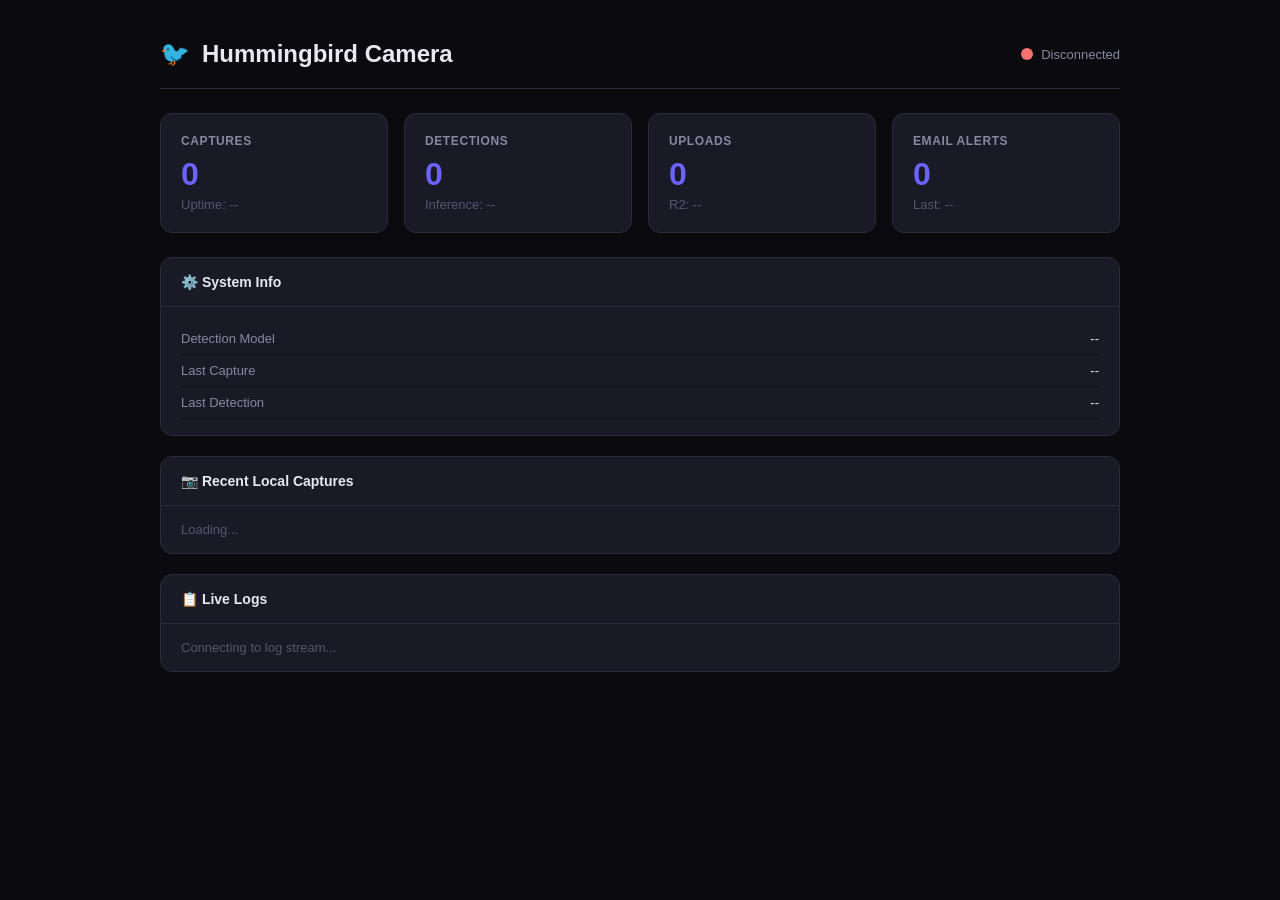
==== pi-local/web/templates/index.html @ 6d4c4190 "Initial commit: AI-powered hummingbird camera system - Pi-local: Raspberry Pi 3 camera + MobileNet-S" ====
<!DOCTYPE html>
<html lang="en">
<head>
    <meta charset="UTF-8">
    <meta name="viewport" content="width=device-width, initial-scale=1.0">
    <title>Hummingbird Camera - Local Dashboard</title>
    <style>
        * { margin: 0; padding: 0; box-sizing: border-box; }
        body {
            font-family: -apple-system, BlinkMacSystemFont, 'Segoe UI', sans-serif;
            background: #0a0a0f;
            color: #e8e8f0;
            min-height: 100vh;
        }
        .container { max-width: 1000px; margin: 0 auto; padding: 20px; }

        /* Header */
        .header {
            display: flex;
            align-items: center;
            justify-content: space-between;
            padding: 20px 0;
            border-bottom: 1px solid #2a2a3a;
            margin-bottom: 24px;
        }
        .header h1 { font-size: 24px; display: flex; align-items: center; gap: 12px; }
        .status-dot {
            width: 12px; height: 12px; border-radius: 50%;
            display: inline-block;
        }
        .status-dot.online { background: #4ade80; box-shadow: 0 0 8px rgba(74, 222, 128, 0.5); }
        .status-dot.offline { background: #f87171; }

        /* Stats Grid */
        .stats-grid {
            display: grid;
            grid-template-columns: repeat(auto-fit, minmax(200px, 1fr));
            gap: 16px;
            margin-bottom: 24px;
        }
        .stat-card {
            background: #1a1a26;
            border: 1px solid #2a2a3a;
            border-radius: 12px;
            padding: 20px;
        }
        .stat-card h3 {
            font-size: 12px;
            text-transform: uppercase;
            letter-spacing: 0.05em;
            color: #8888a0;
            margin-bottom: 8px;
        }
        .stat-value {
            font-size: 32px;
            font-weight: 700;
            color: #6c63ff;
        }
        .stat-sub {
            font-size: 13px;
            color: #555570;
            margin-top: 4px;
        }

        /* Sections */
        .section {
            background: #1a1a26;
            border: 1px solid #2a2a3a;
            border-radius: 12px;
            margin-bottom: 20px;
            overflow: hidden;
        }
        .section-header {
            padding: 16px 20px;
            border-bottom: 1px solid #2a2a3a;
            font-size: 14px;
            font-weight: 600;
            display: flex;
            align-items: center;
            gap: 8px;
        }
        .section-body { padding: 16px 20px; }

        /* Log entries */
        .log-entry {
            font-family: 'SF Mono', 'Fira Code', monospace;
            font-size: 12px;
            padding: 4px 0;
            border-bottom: 1px solid #12121a;
            display: flex;
            gap: 12px;
        }
        .log-time { color: #555570; white-space: nowrap; }
        .log-level { font-weight: 600; white-space: nowrap; min-width: 50px; }
        .log-level.INFO { color: #6c63ff; }
        .log-level.WARN { color: #fb923c; }
        .log-level.ERROR { color: #f87171; }
        .log-message { color: #8888a0; word-break: break-word; }

        /* Captures grid */
        .captures-grid {
            display: grid;
            grid-template-columns: repeat(auto-fill, minmax(150px, 1fr));
            gap: 12px;
        }
        .capture-thumb {
            aspect-ratio: 4/3;
            border-radius: 8px;
            overflow: hidden;
            cursor: pointer;
            border: 1px solid #2a2a3a;
            transition: border-color 0.2s;
        }
        .capture-thumb:hover { border-color: #6c63ff; }
        .capture-thumb img {
            width: 100%; height: 100%; object-fit: cover;
        }

        /* System info */
        .info-row {
            display: flex;
            justify-content: space-between;
            padding: 8px 0;
            border-bottom: 1px solid #12121a;
            font-size: 13px;
        }
        .info-label { color: #8888a0; }
        .info-value { color: #e8e8f0; font-weight: 500; }

        /* Capture button */
        .capture-btn {
            background: linear-gradient(135deg, #6c63ff 0%, #7f78ff 100%);
            border: none;
            color: white;
            padding: 16px 32px;
            font-size: 16px;
            font-weight: 600;
            border-radius: 12px;
            cursor: pointer;
            transition: all 0.3s;
            display: flex;
            align-items: center;
            gap: 12px;
            box-shadow: 0 4px 16px rgba(108, 99, 255, 0.3);
        }
        .capture-btn:hover {
            transform: translateY(-2px);
            box-shadow: 0 6px 20px rgba(108, 99, 255, 0.4);
        }
        .capture-btn:active {
            transform: translateY(0);
        }
        .capture-btn:disabled {
            opacity: 0.6;
            cursor: not-allowed;
            transform: none;
        }
        .capture-btn svg {
            width: 24px;
            height: 24px;
        }

        /* Capture result */
        .capture-result {
            margin-top: 20px;
            padding: 20px;
            background: #12121a;
            border-radius: 12px;
            border: 1px solid #2a2a3a;
        }
        .capture-result.hidden {
            display: none;
        }
        .result-image {
            width: 100%;
            max-width: 640px;
            border-radius: 8px;
            margin-bottom: 16px;
            border: 1px solid #2a2a3a;
        }
        .result-info {
            display: flex;
            flex-wrap: wrap;
            gap: 12px;
            margin-top: 12px;
        }
        .result-badge {
            padding: 6px 12px;
            border-radius: 16px;
            font-size: 13px;
            font-weight: 500;
        }
        .badge-bird { background: rgba(74, 222, 128, 0.2); color: #4ade80; }
        .badge-animal { background: rgba(251, 146, 60, 0.2); color: #fb923c; }
        .badge-human { background: rgba(248, 113, 113, 0.2); color: #f87171; }
        .result-timestamp {
            font-size: 13px;
            color: #8888a0;
            margin-top: 8px;
        }
        .result-detections {
            margin-top: 12px;
        }
        .detection-item {
            display: inline-block;
            padding: 6px 12px;
            background: #1a1a26;
            border: 1px solid #2a2a3a;
            border-radius: 8px;
            font-size: 13px;
            margin-right: 8px;
            margin-bottom: 8px;
        }

        @media (max-width: 640px) {
            .stats-grid { grid-template-columns: repeat(2, 1fr); }
            .stat-value { font-size: 24px; }
        }
    </style>
</head>
<body>
    <div class="container">
        <div class="header">
            <h1><span>🐦</span> Hummingbird Camera</h1>
            <div style="display: flex; align-items: center; gap: 8px;">
                <span class="status-dot" id="statusDot"></span>
                <span id="statusText" style="font-size: 13px; color: #8888a0;">Connecting...</span>
            </div>
        </div>

        <!-- Stats -->
        <div class="stats-grid">
            <div class="stat-card">
                <h3>Captures</h3>
                <div class="stat-value" id="statCaptures">0</div>
                <div class="stat-sub" id="statUptime">Uptime: --</div>
            </div>
            <div class="stat-card">
                <h3>Detections</h3>
                <div class="stat-value" id="statDetections">0</div>
                <div class="stat-sub" id="statInference">Inference: --</div>
            </div>
            <div class="stat-card">
                <h3>Uploads</h3>
                <div class="stat-value" id="statUploads">0</div>
                <div class="stat-sub" id="statR2Count">R2: --</div>
            </div>
            <div class="stat-card">
                <h3>Email Alerts</h3>
                <div class="stat-value" id="statAlerts">0</div>
                <div class="stat-sub" id="statLastDetection">Last: --</div>
            </div>
        </div>

        <!-- System Info -->
        <div class="section">
            <div class="section-header">⚙️ System Info</div>
            <div class="section-body">
                <div class="info-row">
                    <span class="info-label">Detection Model</span>
                    <span class="info-value" id="infoModel">--</span>
                </div>
                <div class="info-row">
                    <span class="info-label">Last Capture</span>
                    <span class="info-value" id="infoLastCapture">--</span>
                </div>
                <div class="info-row">
                    <span class="info-label">Last Detection</span>
                    <span class="info-value" id="infoLastDetection">--</span>
                </div>
            </div>
        </div>

        <!-- Recent Captures -->
        <div class="section">
            <div class="section-header">📷 Recent Local Captures</div>
            <div class="section-body">
                <div class="captures-grid" id="capturesGrid">
                    <p style="color: #555570; font-size: 13px;">Loading...</p>
                </div>
            </div>
        </div>

        <!-- Live Logs -->
        <div class="section">
            <div class="section-header">📋 Live Logs</div>
            <div class="section-body" id="logContainer" style="max-height: 300px; overflow-y: auto;">
                <p style="color: #555570; font-size: 13px;">Connecting to log stream...</p>
            </div>
        </div>
    </div>

    <script>
        // Poll status every 3 seconds
        async function updateStatus() {
            try {
                const res = await fetch('/api/status');
                const data = await res.json();

                document.getElementById('statusDot').className =
                    'status-dot ' + (data.running ? 'online' : 'offline');
                document.getElementById('statusText').textContent =
                    data.running ? 'Running' : 'Stopped';

                document.getElementById('statCaptures').textContent = data.stats.captures;
                document.getElementById('statDetections').textContent = data.stats.detections;
                document.getElementById('statUploads').textContent = data.stats.uploads;
                document.getElementById('statAlerts').textContent = data.stats.alerts;
                document.getElementById('statUptime').textContent = 'Uptime: ' + (data.uptime || '--');
                document.getElementById('statInference').textContent = 'Inference: ' + (data.inference_ms ? data.inference_ms + 'ms' : '--');
                document.getElementById('statR2Count').textContent = 'R2: ' + (data.r2_file_count >= 0 ? data.r2_file_count : '--');
                document.getElementById('infoModel').textContent = data.model_type || '--';
                document.getElementById('infoLastCapture').textContent = data.last_capture || '--';
                document.getElementById('infoLastDetection').textContent = data.last_detection || '--';
            } catch (e) {
                document.getElementById('statusDot').className = 'status-dot offline';
                document.getElementById('statusText').textContent = 'Disconnected';
            }
        }

        // Load recent captures
        async function loadCaptures() {
            try {
                const res = await fetch('/api/captures');
                const captures = await res.json();
                const grid = document.getElementById('capturesGrid');

                if (captures.length === 0) {
                    grid.innerHTML = '<p style="color: #555570; font-size: 13px;">No captures yet</p>';
                    return;
                }

                grid.innerHTML = captures.slice(0, 12).map(c => `
                    <div class="capture-thumb">
                        <img src="/captures/${c.filename}" alt="${c.filename}" loading="lazy">
                    </div>
                `).join('');
            } catch (e) {
                console.error('Failed to load captures:', e);
            }
        }

        // SSE log stream
        function connectLogStream() {
            const source = new EventSource('/api/logs/stream');
            const container = document.getElementById('logContainer');
            let firstLog = true;

            source.onmessage = (event) => {
                if (firstLog) {
                    container.innerHTML = '';
                    firstLog = false;
                }
                const log = JSON.parse(event.data);
                const entry = document.createElement('div');
                entry.className = 'log-entry';
                entry.innerHTML = `
                    <span class="log-time">${log.time}</span>
                    <span class="log-level ${log.level}">${log.level}</span>
                    <span class="log-message">${log.message}</span>
                `;
                container.appendChild(entry);
                container.scrollTop = container.scrollHeight;

                // Keep max 50 visible entries
                while (container.children.length > 50) {
                    container.removeChild(container.firstChild);
                }
            };

            source.onerror = () => {
                source.close();
                setTimeout(connectLogStream, 5000);
            };
        }

        // Initialize
        updateStatus();
        loadCaptures();
        connectLogStream();
        setInterval(updateStatus, 3000);
        setInterval(loadCaptures, 10000);
    </script>
</body>
</html>
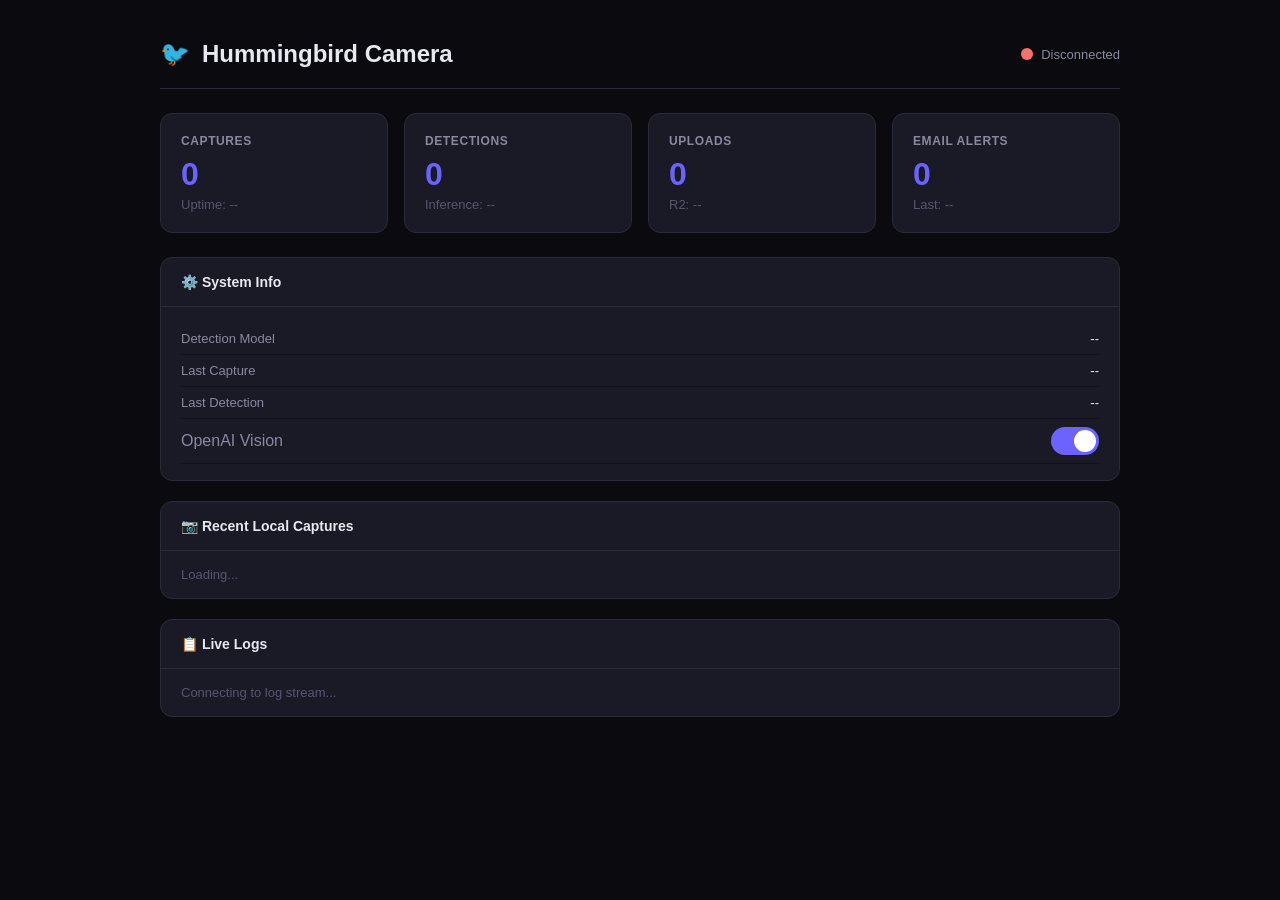
==== commit 6b5daf05: "Add OpenAI Vision toggle to local Pi dashboard - Flask /api/config endpoints proxy to Worker's D1 se" ====
--- a/pi-local/web/templates/index.html
+++ b/pi-local/web/templates/index.html
@@ -210,6 +210,55 @@
             font-size: 13px;
             margin-right: 8px;
             margin-bottom: 8px;
+        }
+
+        /* Toggle switch */
+        .toggle-row {
+            display: flex;
+            justify-content: space-between;
+            align-items: center;
+            padding: 8px 0;
+            border-bottom: 1px solid #12121a;
+        }
+        .toggle-switch {
+            position: relative;
+            display: inline-block;
+            width: 48px;
+            height: 28px;
+        }
+        .toggle-switch input {
+            opacity: 0;
+            width: 0;
+            height: 0;
+        }
+        .toggle-slider {
+            position: absolute;
+            cursor: pointer;
+            top: 0; left: 0; right: 0; bottom: 0;
+            background-color: #3a3a4a;
+            border-radius: 28px;
+            transition: 0.3s;
+        }
+        .toggle-slider:before {
+            position: absolute;
+            content: "";
+            height: 22px;
+            width: 22px;
+            left: 3px;
+            bottom: 3px;
+            background-color: white;
+            border-radius: 50%;
+            transition: 0.3s;
+        }
+        .toggle-switch input:checked + .toggle-slider {
+            background-color: #6c63ff;
+        }
+        .toggle-switch input:checked + .toggle-slider:before {
+            transform: translateX(20px);
+        }
+        .toggle-switch input:disabled + .toggle-slider {
+            opacity: 0.5;
+            cursor: not-allowed;
         }
 
         @media (max-width: 640px) {
@@ -268,6 +317,13 @@
                     <span class="info-label">Last Detection</span>
                     <span class="info-value" id="infoLastDetection">--</span>
                 </div>
+                <div class="toggle-row">
+                    <span class="info-label">OpenAI Vision</span>
+                    <label class="toggle-switch">
+                        <input type="checkbox" id="openaiToggle" checked>
+                        <span class="toggle-slider"></span>
+                    </label>
+                </div>
             </div>
         </div>
 
@@ -374,10 +430,36 @@
             };
         }
 
+        // OpenAI toggle
+        function setupOpenAIToggle() {
+            const toggle = document.getElementById('openaiToggle');
+            if (!toggle) return;
+
+            fetch('/api/config').then(r => r.json()).then(data => {
+                toggle.checked = data.openai_enabled;
+            }).catch(() => {});
+
+            toggle.addEventListener('change', async () => {
+                toggle.disabled = true;
+                try {
+                    await fetch('/api/config', {
+                        method: 'POST',
+                        headers: { 'Content-Type': 'application/json' },
+                        body: JSON.stringify({ openai_enabled: toggle.checked }),
+                    });
+                } catch {
+                    toggle.checked = !toggle.checked;
+                } finally {
+                    toggle.disabled = false;
+                }
+            });
+        }
+
         // Initialize
         updateStatus();
         loadCaptures();
         connectLogStream();
+        setupOpenAIToggle();
         setInterval(updateStatus, 3000);
         setInterval(loadCaptures, 10000);
     </script>
